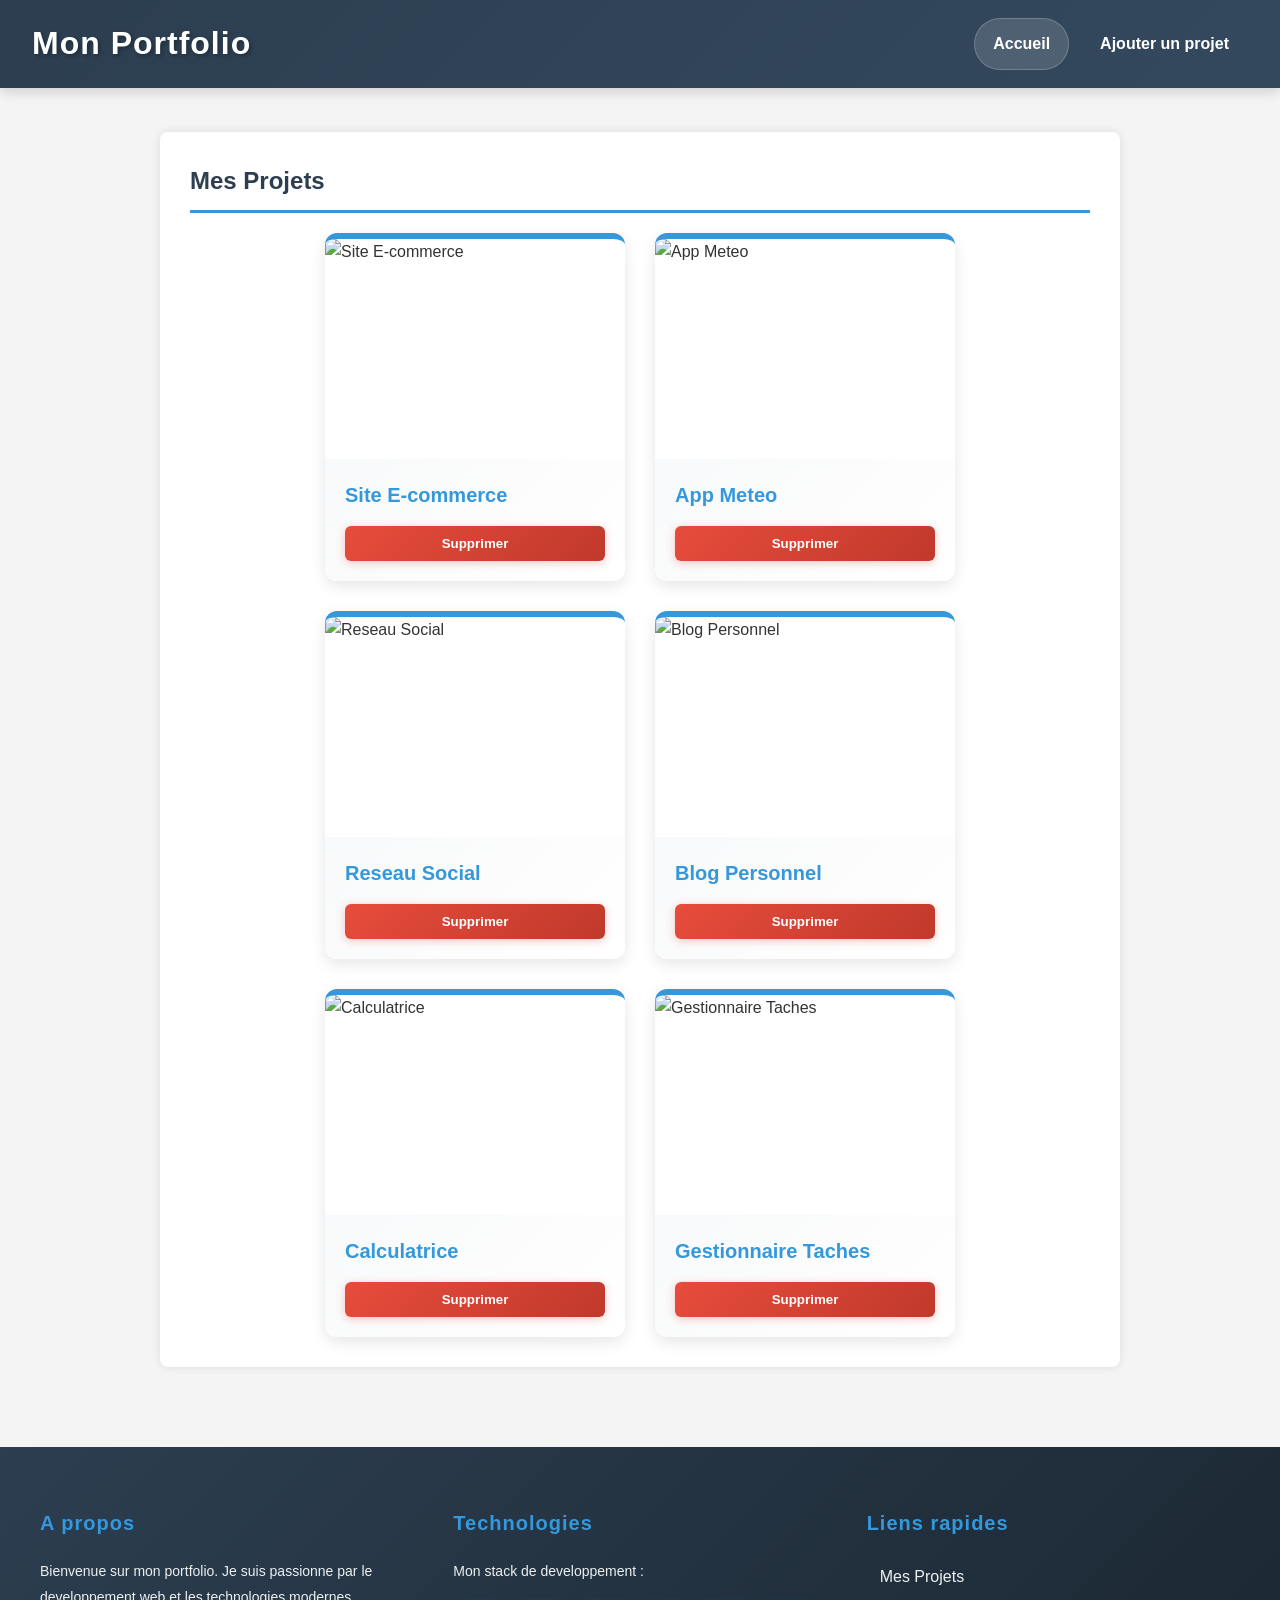
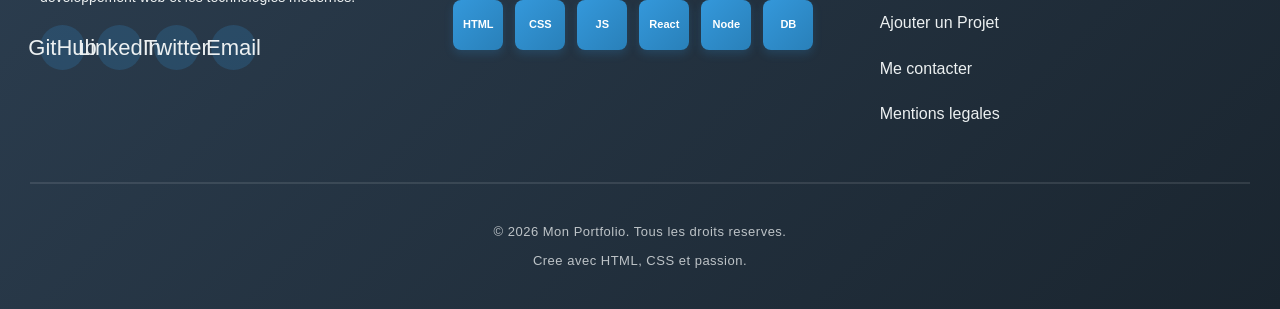
==== index.html @ 28464570 "Ajouter une page d accueil index" ====
<!DOCTYPE html>
<html lang="fr">
<head>
    <meta charset="UTF-8">
    <meta name="viewport" content="width=device-width, initial-scale=1.0">
    <title>Portfolio - Accueil</title>
    <link rel="stylesheet" href="style.css">
</head>
<body>
    <header class="site-topbar">
        <a class="brand" href="index.html">
            <span class="brand-title">Mon Portfolio</span>
        </a>

        <nav id="site-nav" class="site-nav">
            <ul>
                <li><a class="is-current" href="index.html">Accueil</a></li>
                <li><a href="ajouter-projet.html">Ajouter un projet</a></li>
            </ul>
        </nav>

        <button class="hamburger" type="button" aria-controls="site-nav" aria-expanded="false" aria-label="Ouvrir le menu">
            <span></span>
            <span></span>
            <span></span>
        </button>
    </header>

    <main>
        <div class="container">
            <h2>Mes Projets</h2>

            <div class="projets-grid">
                <div class="projet-card">
                    <img src="https://via.placeholder.com/250x200?text=Site+E-commerce" alt="Site E-commerce">
                    <div class="projet-card-content">
                        <h3><a href="detailler-projet.html?id=1">Site E-commerce</a></h3>
                        <div class="projet-actions">
                            <button class="btn-delete" type="button">Supprimer</button>
                        </div>
                    </div>
                </div>

                <div class="projet-card">
                    <img src="https://via.placeholder.com/250x200?text=App+Meteo" alt="App Meteo">
                    <div class="projet-card-content">
                        <h3><a href="detailler-projet.html?id=2">App Meteo</a></h3>
                        <div class="projet-actions">
                            <button class="btn-delete" type="button">Supprimer</button>
                        </div>
                    </div>
                </div>

                <div class="projet-card">
                    <img src="https://via.placeholder.com/250x200?text=Reseau+Social" alt="Reseau Social">
                    <div class="projet-card-content">
                        <h3><a href="detailler-projet.html?id=3">Reseau Social</a></h3>
                        <div class="projet-actions">
                            <button class="btn-delete" type="button">Supprimer</button>
                        </div>
                    </div>
                </div>

                <div class="projet-card">
                    <img src="https://via.placeholder.com/250x200?text=Blog+Personnel" alt="Blog Personnel">
                    <div class="projet-card-content">
                        <h3><a href="detailler-projet.html?id=4">Blog Personnel</a></h3>
                        <div class="projet-actions">
                            <button class="btn-delete" type="button">Supprimer</button>
                        </div>
                    </div>
                </div>

                <div class="projet-card">
                    <img src="https://via.placeholder.com/250x200?text=Calculatrice" alt="Calculatrice">
                    <div class="projet-card-content">
                        <h3><a href="detailler-projet.html?id=5">Calculatrice</a></h3>
                        <div class="projet-actions">
                            <button class="btn-delete" type="button">Supprimer</button>
                        </div>
                    </div>
                </div>

                <div class="projet-card">
                    <img src="https://via.placeholder.com/250x200?text=Gestionnaire+Taches" alt="Gestionnaire Taches">
                    <div class="projet-card-content">
                        <h3><a href="detailler-projet.html?id=6">Gestionnaire Taches</a></h3>
                        <div class="projet-actions">
                            <button class="btn-delete" type="button">Supprimer</button>
                        </div>
                    </div>
                </div>
            </div>
        </div>
    </main>

    <footer>
        <div class="footer-content">
            <div class="footer-section">
                <h3>A propos</h3>
                <p>Bienvenue sur mon portfolio. Je suis passionne par le developpement web et les technologies modernes.</p>
                <div class="social-links">
                    <a href="https://github.com" title="GitHub">GitHub</a>
                    <a href="https://linkedin.com" title="LinkedIn">LinkedIn</a>
                    <a href="https://twitter.com" title="Twitter">Twitter</a>
                    <a href="mailto:dev@portfolio.com" title="Email">Email</a>
                </div>
            </div>

            <div class="footer-section">
                <h3>Technologies</h3>
                <p>Mon stack de developpement :</p>
                <div class="technologies-logos">
                    <div class="tech-logo">HTML</div>
                    <div class="tech-logo">CSS</div>
                    <div class="tech-logo">JS</div>
                    <div class="tech-logo">React</div>
                    <div class="tech-logo">Node</div>
                    <div class="tech-logo">DB</div>
                </div>
            </div>

            <div class="footer-section">
                <h3>Liens rapides</h3>
                <a href="index.html">Mes Projets</a>
                <a href="ajouter-projet.html">Ajouter un Projet</a>
                <a href="#contact">Me contacter</a>
                <a href="#mentions">Mentions legales</a>
            </div>
        </div>

        <div class="footer-bottom">
            <p>&copy; 2026 Mon Portfolio. Tous les droits reserves.</p>
            <p>Cree avec HTML, CSS et passion.</p>
        </div>
    </footer>

    <script src="script.js"></script>
</body>
</html>
---- style.css ----
/* ============================================ */
/* RESET ET STYLE GLOBAL */
/* ============================================ */

* {
  margin: 0;
  padding: 0;
  box-sizing: border-box;
}

body {
  font-family: Arial, sans-serif;
  line-height: 1.6;
  color: #333;
  background-color: #f4f4f4;
  padding-top: 92px;
}

/* ============================================ */
/* ENTETE ET NAVIGATION */
/* ============================================ */

.site-topbar {
  background: linear-gradient(135deg, #2c3e50 0%, #34495e 100%);
  color: white;
  padding: 18px 32px;
  box-shadow: 0 4px 12px rgba(0, 0, 0, 0.15);
  display: flex;
  justify-content: space-between;
  align-items: center;
  gap: 20px;
  position: fixed;
  top: 0;
  left: 0;
  right: 0;
  z-index: 1000;
}

.brand {
  color: white;
  text-decoration: none;
}

.brand-title {
  display: block;
  font-size: 32px;
  font-weight: bold;
  letter-spacing: 1px;
  text-shadow: 2px 2px 4px rgba(0, 0, 0, 0.3);
}

.site-nav {
  margin-left: auto;
}

.site-nav ul {
  list-style: none;
  display: flex;
  align-items: center;
  gap: 12px;
  padding: 0;
  margin: 0;
}

.site-nav li {
  margin: 0;
}

.site-nav a {
  color: white;
  text-decoration: none;
  font-weight: bold;
  transition: all 0.3s ease;
  display: block;
  padding: 12px 18px;
  border-radius: 999px;
  border: 1px solid transparent;
  font-size: 16px;
}

.site-nav a:hover,
.site-nav a:focus-visible {
  background: rgba(52, 152, 219, 0.2);
  color: white;
  border-color: rgba(255, 255, 255, 0.14);
}

.site-nav a.is-current {
  background: rgba(255, 255, 255, 0.14);
  border-color: rgba(255, 255, 255, 0.2);
}

/* ============================================ */
/* MENU HAMBURGER */
/* ============================================ */

.hamburger {
  display: none;
  flex-direction: column;
  align-items: center;
  justify-content: center;
  cursor: pointer;
  gap: 6px;
  background: none;
  border: none;
  padding: 8px;
  width: 48px;
  height: 48px;
  z-index: 1001;
  margin-left: auto;
}

.hamburger span {
  width: 28px;
  height: 3px;
  background-color: white;
  transition: all 0.3s ease;
  border-radius: 2px;
  display: block;
}

.hamburger.active span:nth-child(1) {
  transform: rotate(45deg) translate(7px, 7px);
  background-color: #3498db;
}

.hamburger.active span:nth-child(2) {
  opacity: 0;
  transform: scaleX(0);
}

.hamburger.active span:nth-child(3) {
  transform: rotate(-45deg) translate(7px, -7px);
  background-color: #3498db;
}

/* ============================================ */
/* CONTENU PRINCIPAL */
/* ============================================ */

main {
  max-width: 1000px;
  margin: 40px auto;
  padding: 0 20px;
}

.container {
  background-color: white;
  padding: 30px;
  border-radius: 8px;
  box-shadow: 0 0 10px rgba(0, 0, 0, 0.1);
}

h2 {
  color: #2c3e50;
  margin-bottom: 20px;
  font-size: 24px;
  border-bottom: 3px solid #3498db;
  padding-bottom: 10px;
}

/* ============================================ */
/* GRILLE DE PROJETS */
/* ============================================ */

.projets-grid {
  display: flex;
  flex-wrap: wrap;
  gap: 30px;
  justify-content: center;
  align-items: flex-start;
}

.projet-card {
  background: white;
  border: none;
  border-radius: 12px;
  overflow: hidden;
  width: 300px;
  transition: all 0.3s cubic-bezier(0.34, 1.56, 0.64, 1);
  box-shadow: 0 5px 15px rgba(0, 0, 0, 0.1);
  border-top: 6px solid #3498db;
}

.projet-card:hover {
  transform: translateY(-15px) scale(1.02);
  box-shadow: 0 15px 40px rgba(52, 152, 219, 0.3);
}

.projet-card img {
  width: 100%;
  height: 220px;
  object-fit: cover;
  display: block;
  transition: transform 0.3s;
}

.projet-card:hover img {
  transform: scale(1.05);
}

.projet-card-content {
  padding: 20px;
  background: linear-gradient(135deg, #f8f9fa 0%, #ffffff 100%);
}

.projet-card h3 {
  color: #2c3e50;
  margin-bottom: 12px;
  font-size: 20px;
  margin: 0 0 12px 0;
}

.projet-card a {
  color: #3498db;
  text-decoration: none;
  font-weight: bold;
  transition: color 0.3s;
}

.projet-card a:hover {
  color: #2980b9;
  text-decoration: underline;
}

.projet-actions {
  display: flex;
  gap: 10px;
  margin-top: 15px;
}

.btn-delete {
  background: linear-gradient(135deg, #e74c3c 0%, #c0392b 100%);
  color: white;
  border: none;
  padding: 10px 16px;
  border-radius: 6px;
  cursor: pointer;
  font-weight: bold;
  transition: all 0.3s;
  flex: 1;
  text-align: center;
  box-shadow: 0 2px 8px rgba(231, 76, 60, 0.3);
}

.btn-delete:hover {
  transform: translateY(-2px);
  box-shadow: 0 5px 15px rgba(231, 76, 60, 0.5);
}

/* ============================================ */
/* DETAIL DU PROJET */
/* ============================================ */

.projet-detail {
  display: flex;
  gap: 30px;
}

.projet-detail img {
  max-width: 400px;
  width: 100%;
  height: auto;
  border-radius: 8px;
  box-shadow: 0 0 10px rgba(0, 0, 0, 0.1);
}

.projet-info {
  flex: 1;
}

.projet-info h2 {
  margin-top: 0;
}

.projet-info p {
  margin-bottom: 15px;
  line-height: 1.8;
}

.projet-info strong {
  color: #2c3e50;
  display: block;
  margin-top: 15px;
  margin-bottom: 5px;
}

.technologies {
  background-color: #ecf0f1;
  padding: 15px;
  border-radius: 4px;
  margin: 15px 0;
}

.technologies ol {
  margin-left: 20px;
}

.technologies li {
  margin-bottom: 5px;
  padding: 5px 0;
}

.liens-action {
  margin-top: 30px;
  display: flex;
  gap: 15px;
}

.btn-retour {
  background-color: #3498db;
  color: white;
  padding: 12px 25px;
  text-decoration: none;
  border-radius: 4px;
  font-weight: bold;
  transition: background-color 0.3s;
  display: inline-block;
}

.btn-retour:hover {
  background-color: #2980b9;
}

/* ============================================ */
/* FORMULAIRE */
/* ============================================ */

form {
  max-width: 650px;
  margin: 0 auto;
}

.form-group {
  margin-bottom: 25px;
}

label {
  display: block;
  margin-bottom: 10px;
  font-weight: bold;
  color: #2c3e50;
  font-size: 15px;
  letter-spacing: 0.5px;
}

input[type="text"],
input[type="file"],
textarea {
  width: 100%;
  padding: 12px 15px;
  border: 2px solid #e0e0e0;
  border-radius: 8px;
  font-family: "Segoe UI", Tahoma, Geneva, Verdana, sans-serif;
  font-size: 14px;
  transition: all 0.3s;
  background-color: #f8f9fa;
}

input[type="text"]:focus,
input[type="file"]:focus,
textarea:focus {
  outline: none;
  border-color: #3498db;
  background-color: white;
  box-shadow: 0 0 0 4px rgba(52, 152, 219, 0.1);
  transform: translateY(-2px);
}

textarea {
  resize: vertical;
  min-height: 140px;
}

.btn-submit {
  background: linear-gradient(135deg, #27ae60 0%, #229954 100%);
  color: white;
  padding: 14px 40px;
  border: none;
  border-radius: 8px;
  font-size: 16px;
  font-weight: bold;
  cursor: pointer;
  transition: all 0.3s;
  box-shadow: 0 4px 12px rgba(39, 174, 96, 0.3);
  width: 100%;
}

.btn-submit:hover {
  transform: translateY(-3px);
  box-shadow: 0 8px 20px rgba(39, 174, 96, 0.5);
}

.btn-submit:active {
  transform: translateY(-1px);
}

/* ============================================ */
/* PIED DE PAGE */
/* ============================================ */

footer {
  background: linear-gradient(135deg, #2c3e50 0%, #1a252f 100%);
  color: white;
  padding: 60px 30px 30px;
  margin-top: 80px;
}

.footer-content {
  max-width: 1200px;
  margin: 0 auto;
  display: grid;
  grid-template-columns: repeat(auto-fit, minmax(280px, 1fr));
  gap: 40px;
  margin-bottom: 40px;
}

.footer-section h3 {
  margin-bottom: 20px;
  font-size: 20px;
  color: #3498db;
  font-weight: bold;
  letter-spacing: 1px;
}

.footer-section p {
  font-size: 14px;
  line-height: 1.8;
  margin-bottom: 15px;
  color: #ecf0f1;
}

.footer-section a {
  color: #ecf0f1;
  text-decoration: none;
  transition: all 0.3s;
  display: block;
  margin-bottom: 10px;
  padding: 5px 0 5px 10px;
  border-left: 3px solid transparent;
  position: relative;
}

.footer-section a:hover {
  color: #3498db;
  border-left: 3px solid #3498db;
  padding-left: 15px;
}

.social-links {
  display: flex;
  gap: 12px;
  margin-top: 15px;
}

.social-links a {
  display: inline-flex;
  align-items: center;
  justify-content: center;
  width: 45px;
  height: 45px;
  background: rgba(52, 152, 219, 0.2);
  border-radius: 50%;
  font-size: 22px;
  transition: all 0.3s;
  margin: 0;
  padding: 0;
  border: 2px solid transparent;
}

.social-links a:hover {
  background: #3498db;
  color: white;
  transform: translateY(-5px) rotate(10deg);
  border: 2px solid white;
}

.technologies-logos {
  display: flex;
  flex-wrap: wrap;
  gap: 12px;
  margin-top: 15px;
  align-items: center;
}

.tech-logo {
  display: inline-flex;
  width: 50px;
  height: 50px;
  background: linear-gradient(135deg, #3498db 0%, #2980b9 100%);
  border-radius: 8px;
  align-items: center;
  justify-content: center;
  font-weight: bold;
  font-size: 11px;
  color: white;
  transition: all 0.3s;
  cursor: pointer;
  box-shadow: 0 4px 10px rgba(52, 152, 219, 0.2);
}

.tech-logo:hover {
  transform: translateY(-5px) scale(1.1);
  box-shadow: 0 8px 20px rgba(52, 152, 219, 0.4);
}

.footer-bottom {
  border-top: 2px solid rgba(255, 255, 255, 0.1);
  padding-top: 30px;
  text-align: center;
  font-size: 13px;
  color: #bdc3c7;
}

.footer-bottom p {
  margin: 8px 0;
  letter-spacing: 0.5px;
}

/* ============================================ */
/* DESIGN RESPONSIVE */
/* ============================================ */

@media (max-width: 960px) {
  body {
    padding-top: 84px;
  }

  .site-topbar {
    flex-wrap: wrap;
    padding: 15px 20px;
  }

  .brand-title {
    font-size: 24px;
  }

  .hamburger {
    display: flex;
  }

  .site-nav {
    width: 100%;
    order: 3;
    margin-left: 0;
    max-height: 0;
    overflow: hidden;
    background: linear-gradient(180deg, #34495e 0%, #2c3e50 100%);
    border-radius: 14px;
    box-shadow: 0 8px 18px rgba(0, 0, 0, 0.18);
    transition: max-height 0.35s ease, margin-top 0.35s ease, padding 0.35s ease;
  }

  .site-nav.active {
    max-height: 220px;
    margin-top: 10px;
    padding: 8px 0;
  }

  .site-nav ul {
    flex-direction: column;
    align-items: stretch;
    gap: 0;
  }

  .site-nav a {
    padding: 14px 18px;
    border-radius: 0;
    border: none;
    border-left: 4px solid transparent;
  }

  .site-nav a:hover,
  .site-nav a:focus-visible,
  .site-nav a.is-current {
    padding-left: 25px;
    border-left-color: #2ecc71;
    background: rgba(52, 152, 219, 0.24);
  }

  .projets-grid {
    justify-content: center;
    flex-direction: column;
    align-items: center;
  }

  .projet-detail {
    flex-direction: column;
  }

  .projet-detail img {
    max-width: 100%;
  }

  .footer-content {
    grid-template-columns: 1fr;
  }
}

@media (min-width: 961px) {
  .site-nav {
    display: block !important;
    max-height: none !important;
    overflow: visible !important;
    background: transparent;
    box-shadow: none;
    padding: 0;
  }

  .hamburger {
    display: none !important;
  }
}
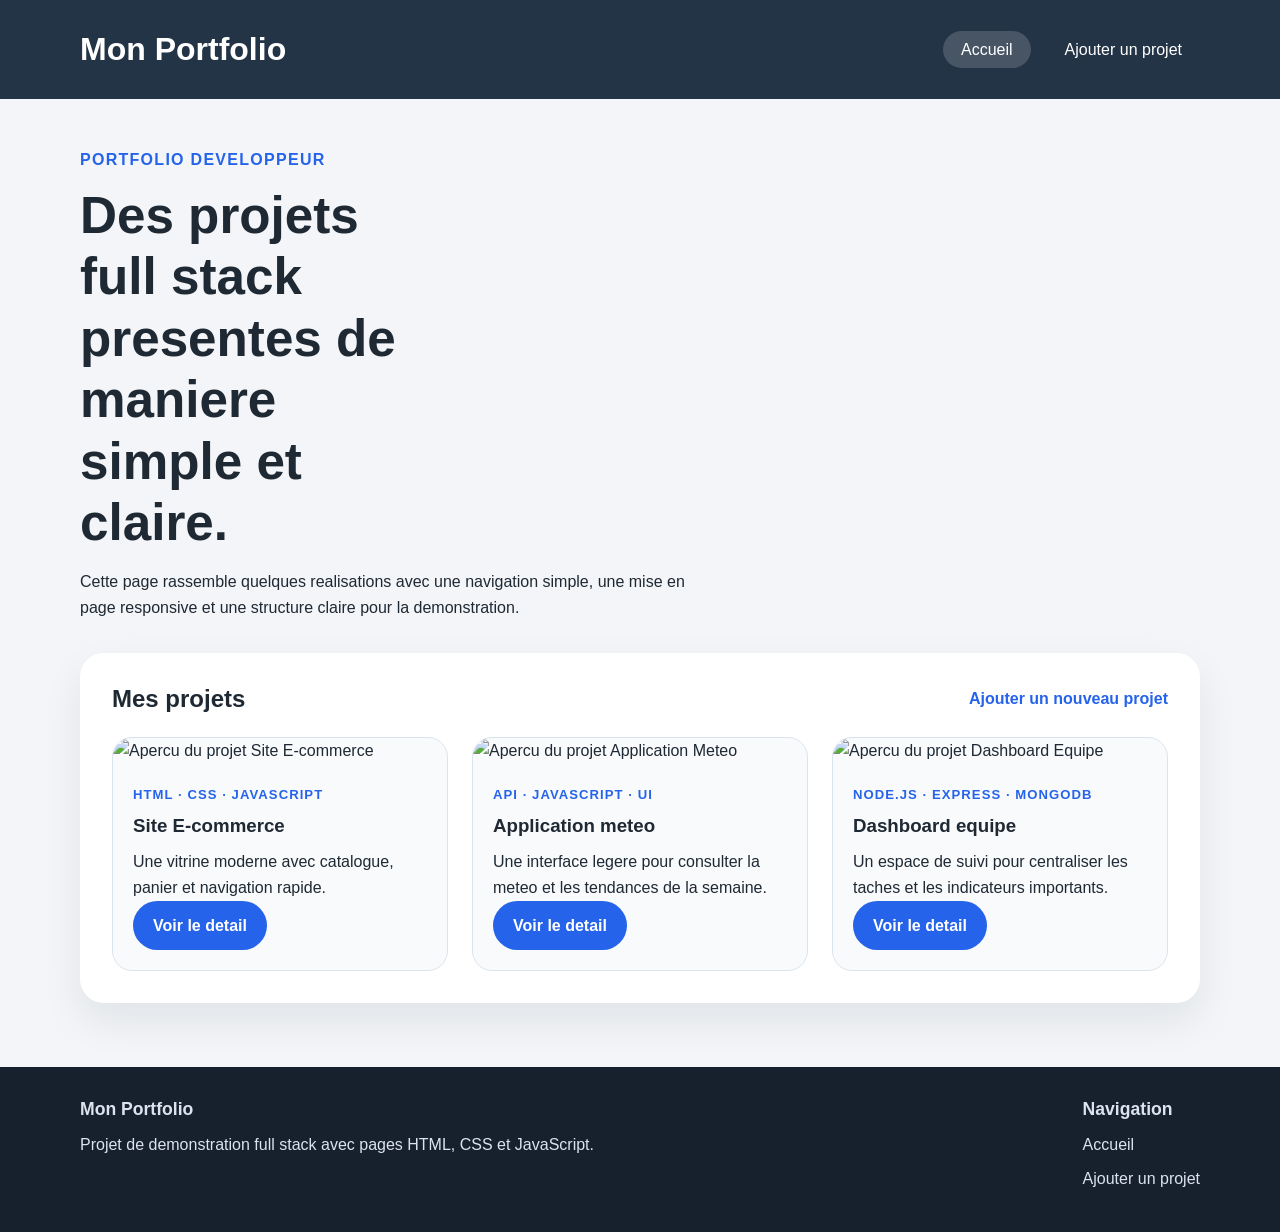
==== commit 6a7a4ab6: "Recreer la structure initiale du portfolio" ====
--- a/index.html
+++ b/index.html
@@ -3,135 +3,83 @@
 <head>
     <meta charset="UTF-8">
     <meta name="viewport" content="width=device-width, initial-scale=1.0">
-    <title>Portfolio - Accueil</title>
+    <title>Mon Portfolio - Accueil</title>
     <link rel="stylesheet" href="style.css">
 </head>
 <body>
-    <header class="site-topbar">
-        <a class="brand" href="index.html">
-            <span class="brand-title">Mon Portfolio</span>
-        </a>
-
-        <nav id="site-nav" class="site-nav">
-            <ul>
-                <li><a class="is-current" href="index.html">Accueil</a></li>
-                <li><a href="ajouter-projet.html">Ajouter un projet</a></li>
-            </ul>
-        </nav>
-
-        <button class="hamburger" type="button" aria-controls="site-nav" aria-expanded="false" aria-label="Ouvrir le menu">
-            <span></span>
-            <span></span>
-            <span></span>
-        </button>
+    <header class="site-header">
+        <div class="wrapper header-layout">
+            <a class="brand" href="index.html">Mon Portfolio</a>
+            <nav class="site-nav" aria-label="Navigation principale">
+                <ul>
+                    <li><a class="is-current" href="index.html">Accueil</a></li>
+                    <li><a href="ajouter-projet.html">Ajouter un projet</a></li>
+                </ul>
+            </nav>
+        </div>
     </header>
 
-    <main>
-        <div class="container">
-            <h2>Mes Projets</h2>
+    <main class="wrapper">
+        <section class="hero">
+            <p class="eyebrow">Portfolio developpeur</p>
+            <h1>Des projets full stack presentes de maniere simple et claire.</h1>
+            <p class="hero-copy">
+                Cette page rassemble quelques realisations avec une navigation simple,
+                une mise en page responsive et une structure claire pour la demonstration.
+            </p>
+        </section>
 
-            <div class="projets-grid">
-                <div class="projet-card">
-                    <img src="https://via.placeholder.com/250x200?text=Site+E-commerce" alt="Site E-commerce">
-                    <div class="projet-card-content">
-                        <h3><a href="detailler-projet.html?id=1">Site E-commerce</a></h3>
-                        <div class="projet-actions">
-                            <button class="btn-delete" type="button">Supprimer</button>
-                        </div>
+        <section class="panel">
+            <div class="section-heading">
+                <h2>Mes projets</h2>
+                <a class="text-link" href="ajouter-projet.html">Ajouter un nouveau projet</a>
+            </div>
+
+            <div class="project-grid">
+                <article class="project-card">
+                    <img src="https://via.placeholder.com/640x420?text=Site+E-commerce" alt="Apercu du projet Site E-commerce">
+                    <div class="project-card-body">
+                        <p class="project-tag">HTML · CSS · JavaScript</p>
+                        <h3>Site E-commerce</h3>
+                        <p>Une vitrine moderne avec catalogue, panier et navigation rapide.</p>
+                        <a class="card-link" href="detailler-projet.html?id=1">Voir le detail</a>
                     </div>
-                </div>
+                </article>
 
-                <div class="projet-card">
-                    <img src="https://via.placeholder.com/250x200?text=App+Meteo" alt="App Meteo">
-                    <div class="projet-card-content">
-                        <h3><a href="detailler-projet.html?id=2">App Meteo</a></h3>
-                        <div class="projet-actions">
-                            <button class="btn-delete" type="button">Supprimer</button>
-                        </div>
+                <article class="project-card">
+                    <img src="https://via.placeholder.com/640x420?text=Application+Meteo" alt="Apercu du projet Application Meteo">
+                    <div class="project-card-body">
+                        <p class="project-tag">API · JavaScript · UI</p>
+                        <h3>Application meteo</h3>
+                        <p>Une interface legere pour consulter la meteo et les tendances de la semaine.</p>
+                        <a class="card-link" href="detailler-projet.html?id=2">Voir le detail</a>
                     </div>
-                </div>
+                </article>
 
-                <div class="projet-card">
-                    <img src="https://via.placeholder.com/250x200?text=Reseau+Social" alt="Reseau Social">
-                    <div class="projet-card-content">
-                        <h3><a href="detailler-projet.html?id=3">Reseau Social</a></h3>
-                        <div class="projet-actions">
-                            <button class="btn-delete" type="button">Supprimer</button>
-                        </div>
+                <article class="project-card">
+                    <img src="https://via.placeholder.com/640x420?text=Dashboard+Equipe" alt="Apercu du projet Dashboard Equipe">
+                    <div class="project-card-body">
+                        <p class="project-tag">Node.js · Express · MongoDB</p>
+                        <h3>Dashboard equipe</h3>
+                        <p>Un espace de suivi pour centraliser les taches et les indicateurs importants.</p>
+                        <a class="card-link" href="detailler-projet.html?id=3">Voir le detail</a>
                     </div>
-                </div>
-
-                <div class="projet-card">
-                    <img src="https://via.placeholder.com/250x200?text=Blog+Personnel" alt="Blog Personnel">
-                    <div class="projet-card-content">
-                        <h3><a href="detailler-projet.html?id=4">Blog Personnel</a></h3>
-                        <div class="projet-actions">
-                            <button class="btn-delete" type="button">Supprimer</button>
-                        </div>
-                    </div>
-                </div>
-
-                <div class="projet-card">
-                    <img src="https://via.placeholder.com/250x200?text=Calculatrice" alt="Calculatrice">
-                    <div class="projet-card-content">
-                        <h3><a href="detailler-projet.html?id=5">Calculatrice</a></h3>
-                        <div class="projet-actions">
-                            <button class="btn-delete" type="button">Supprimer</button>
-                        </div>
-                    </div>
-                </div>
-
-                <div class="projet-card">
-                    <img src="https://via.placeholder.com/250x200?text=Gestionnaire+Taches" alt="Gestionnaire Taches">
-                    <div class="projet-card-content">
-                        <h3><a href="detailler-projet.html?id=6">Gestionnaire Taches</a></h3>
-                        <div class="projet-actions">
-                            <button class="btn-delete" type="button">Supprimer</button>
-                        </div>
-                    </div>
-                </div>
+                </article>
             </div>
-        </div>
+        </section>
     </main>
 
-    <footer>
-        <div class="footer-content">
-            <div class="footer-section">
-                <h3>A propos</h3>
-                <p>Bienvenue sur mon portfolio. Je suis passionne par le developpement web et les technologies modernes.</p>
-                <div class="social-links">
-                    <a href="https://github.com" title="GitHub">GitHub</a>
-                    <a href="https://linkedin.com" title="LinkedIn">LinkedIn</a>
-                    <a href="https://twitter.com" title="Twitter">Twitter</a>
-                    <a href="mailto:dev@portfolio.com" title="Email">Email</a>
-                </div>
+    <footer class="site-footer">
+        <div class="wrapper footer-layout">
+            <div>
+                <h2>Mon Portfolio</h2>
+                <p>Projet de demonstration full stack avec pages HTML, CSS et JavaScript.</p>
             </div>
-
-            <div class="footer-section">
-                <h3>Technologies</h3>
-                <p>Mon stack de developpement :</p>
-                <div class="technologies-logos">
-                    <div class="tech-logo">HTML</div>
-                    <div class="tech-logo">CSS</div>
-                    <div class="tech-logo">JS</div>
-                    <div class="tech-logo">React</div>
-                    <div class="tech-logo">Node</div>
-                    <div class="tech-logo">DB</div>
-                </div>
+            <div>
+                <h2>Navigation</h2>
+                <a href="index.html">Accueil</a>
+                <a href="ajouter-projet.html">Ajouter un projet</a>
             </div>
-
-            <div class="footer-section">
-                <h3>Liens rapides</h3>
-                <a href="index.html">Mes Projets</a>
-                <a href="ajouter-projet.html">Ajouter un Projet</a>
-                <a href="#contact">Me contacter</a>
-                <a href="#mentions">Mentions legales</a>
-            </div>
-        </div>
-
-        <div class="footer-bottom">
-            <p>&copy; 2026 Mon Portfolio. Tous les droits reserves.</p>
-            <p>Cree avec HTML, CSS et passion.</p>
         </div>
     </footer>
 
--- a/style.css
+++ b/style.css
@@ -1,613 +1,248 @@
-/* ============================================ */
-/* RESET ET STYLE GLOBAL */
-/* ============================================ */
-
 * {
+  box-sizing: border-box;
   margin: 0;
   padding: 0;
-  box-sizing: border-box;
 }
 
 body {
   font-family: Arial, sans-serif;
+  background: #f3f5f8;
+  color: #1f2933;
   line-height: 1.6;
-  color: #333;
-  background-color: #f4f4f4;
-  padding-top: 92px;
-}
-
-/* ============================================ */
-/* ENTETE ET NAVIGATION */
-/* ============================================ */
-
-.site-topbar {
-  background: linear-gradient(135deg, #2c3e50 0%, #34495e 100%);
-  color: white;
-  padding: 18px 32px;
-  box-shadow: 0 4px 12px rgba(0, 0, 0, 0.15);
+}
+
+img {
+  display: block;
+  max-width: 100%;
+}
+
+a {
+  color: inherit;
+  text-decoration: none;
+}
+
+.wrapper {
+  width: min(1120px, calc(100% - 32px));
+  margin: 0 auto;
+}
+
+.site-header {
+  background: #243447;
+  color: #ffffff;
+  padding: 24px 0;
+}
+
+.header-layout {
+  display: flex;
+  align-items: center;
+  justify-content: space-between;
+  gap: 24px;
+}
+
+.brand {
+  font-size: 2rem;
+  font-weight: 700;
+}
+
+.site-nav ul {
+  display: flex;
+  gap: 16px;
+  list-style: none;
+}
+
+.site-nav a {
+  padding: 10px 18px;
+  border-radius: 999px;
+}
+
+.site-nav a.is-current {
+  background: rgba(255, 255, 255, 0.16);
+}
+
+main {
+  padding: 48px 0 64px;
+}
+
+.hero,
+.page-intro {
+  margin-bottom: 32px;
+}
+
+.eyebrow {
+  color: #2563eb;
+  font-weight: 700;
+  text-transform: uppercase;
+  letter-spacing: 0.08em;
+  margin-bottom: 12px;
+}
+
+h1,
+h2,
+h3 {
+  line-height: 1.2;
+}
+
+.hero h1,
+.page-intro h1 {
+  font-size: clamp(2rem, 4vw, 3.4rem);
+  max-width: 12ch;
+  margin-bottom: 16px;
+}
+
+.hero-copy,
+.page-intro p {
+  max-width: 70ch;
+}
+
+.panel {
+  background: #ffffff;
+  border-radius: 24px;
+  padding: 32px;
+  box-shadow: 0 18px 40px rgba(15, 23, 42, 0.08);
+}
+
+.section-heading {
   display: flex;
   justify-content: space-between;
   align-items: center;
-  gap: 20px;
-  position: fixed;
-  top: 0;
-  left: 0;
-  right: 0;
-  z-index: 1000;
-}
-
-.brand {
-  color: white;
-  text-decoration: none;
-}
-
-.brand-title {
-  display: block;
-  font-size: 32px;
-  font-weight: bold;
-  letter-spacing: 1px;
-  text-shadow: 2px 2px 4px rgba(0, 0, 0, 0.3);
-}
-
-.site-nav {
-  margin-left: auto;
-}
-
-.site-nav ul {
-  list-style: none;
-  display: flex;
-  align-items: center;
-  gap: 12px;
-  padding: 0;
-  margin: 0;
-}
-
-.site-nav li {
-  margin: 0;
-}
-
-.site-nav a {
-  color: white;
-  text-decoration: none;
-  font-weight: bold;
-  transition: all 0.3s ease;
-  display: block;
-  padding: 12px 18px;
-  border-radius: 999px;
-  border: 1px solid transparent;
-  font-size: 16px;
-}
-
-.site-nav a:hover,
-.site-nav a:focus-visible {
-  background: rgba(52, 152, 219, 0.2);
-  color: white;
-  border-color: rgba(255, 255, 255, 0.14);
-}
-
-.site-nav a.is-current {
-  background: rgba(255, 255, 255, 0.14);
-  border-color: rgba(255, 255, 255, 0.2);
-}
-
-/* ============================================ */
-/* MENU HAMBURGER */
-/* ============================================ */
-
-.hamburger {
-  display: none;
-  flex-direction: column;
-  align-items: center;
-  justify-content: center;
-  cursor: pointer;
-  gap: 6px;
-  background: none;
-  border: none;
-  padding: 8px;
-  width: 48px;
-  height: 48px;
-  z-index: 1001;
-  margin-left: auto;
-}
-
-.hamburger span {
-  width: 28px;
-  height: 3px;
-  background-color: white;
-  transition: all 0.3s ease;
-  border-radius: 2px;
-  display: block;
-}
-
-.hamburger.active span:nth-child(1) {
-  transform: rotate(45deg) translate(7px, 7px);
-  background-color: #3498db;
-}
-
-.hamburger.active span:nth-child(2) {
-  opacity: 0;
-  transform: scaleX(0);
-}
-
-.hamburger.active span:nth-child(3) {
-  transform: rotate(-45deg) translate(7px, -7px);
-  background-color: #3498db;
-}
-
-/* ============================================ */
-/* CONTENU PRINCIPAL */
-/* ============================================ */
-
-main {
-  max-width: 1000px;
-  margin: 40px auto;
-  padding: 0 20px;
-}
-
-.container {
-  background-color: white;
-  padding: 30px;
-  border-radius: 8px;
-  box-shadow: 0 0 10px rgba(0, 0, 0, 0.1);
-}
-
-h2 {
-  color: #2c3e50;
-  margin-bottom: 20px;
-  font-size: 24px;
-  border-bottom: 3px solid #3498db;
-  padding-bottom: 10px;
-}
-
-/* ============================================ */
-/* GRILLE DE PROJETS */
-/* ============================================ */
-
-.projets-grid {
-  display: flex;
-  flex-wrap: wrap;
-  gap: 30px;
-  justify-content: center;
-  align-items: flex-start;
-}
-
-.projet-card {
-  background: white;
-  border: none;
-  border-radius: 12px;
+  gap: 16px;
+  margin-bottom: 24px;
+}
+
+.text-link {
+  color: #2563eb;
+  font-weight: 700;
+}
+
+.project-grid {
+  display: grid;
+  grid-template-columns: repeat(3, minmax(0, 1fr));
+  gap: 24px;
+}
+
+.project-card {
+  background: #f8fafc;
+  border: 1px solid #dbe4ee;
+  border-radius: 20px;
   overflow: hidden;
-  width: 300px;
-  transition: all 0.3s cubic-bezier(0.34, 1.56, 0.64, 1);
-  box-shadow: 0 5px 15px rgba(0, 0, 0, 0.1);
-  border-top: 6px solid #3498db;
-}
-
-.projet-card:hover {
-  transform: translateY(-15px) scale(1.02);
-  box-shadow: 0 15px 40px rgba(52, 152, 219, 0.3);
-}
-
-.projet-card img {
-  width: 100%;
-  height: 220px;
-  object-fit: cover;
-  display: block;
-  transition: transform 0.3s;
-}
-
-.projet-card:hover img {
-  transform: scale(1.05);
-}
-
-.projet-card-content {
+}
+
+.project-card-body {
   padding: 20px;
-  background: linear-gradient(135deg, #f8f9fa 0%, #ffffff 100%);
-}
-
-.projet-card h3 {
-  color: #2c3e50;
+}
+
+.project-tag {
+  color: #2563eb;
+  font-size: 0.82rem;
+  font-weight: 700;
+  text-transform: uppercase;
+  letter-spacing: 0.08em;
+  margin-bottom: 10px;
+}
+
+.project-card h3 {
   margin-bottom: 12px;
-  font-size: 20px;
-  margin: 0 0 12px 0;
-}
-
-.projet-card a {
-  color: #3498db;
-  text-decoration: none;
-  font-weight: bold;
-  transition: color 0.3s;
-}
-
-.projet-card a:hover {
-  color: #2980b9;
-  text-decoration: underline;
-}
-
-.projet-actions {
-  display: flex;
-  gap: 10px;
-  margin-top: 15px;
-}
-
-.btn-delete {
-  background: linear-gradient(135deg, #e74c3c 0%, #c0392b 100%);
-  color: white;
-  border: none;
-  padding: 10px 16px;
-  border-radius: 6px;
-  cursor: pointer;
-  font-weight: bold;
-  transition: all 0.3s;
-  flex: 1;
-  text-align: center;
-  box-shadow: 0 2px 8px rgba(231, 76, 60, 0.3);
-}
-
-.btn-delete:hover {
-  transform: translateY(-2px);
-  box-shadow: 0 5px 15px rgba(231, 76, 60, 0.5);
-}
-
-/* ============================================ */
-/* DETAIL DU PROJET */
-/* ============================================ */
-
-.projet-detail {
-  display: flex;
-  gap: 30px;
-}
-
-.projet-detail img {
-  max-width: 400px;
-  width: 100%;
-  height: auto;
-  border-radius: 8px;
-  box-shadow: 0 0 10px rgba(0, 0, 0, 0.1);
-}
-
-.projet-info {
-  flex: 1;
-}
-
-.projet-info h2 {
-  margin-top: 0;
-}
-
-.projet-info p {
-  margin-bottom: 15px;
-  line-height: 1.8;
-}
-
-.projet-info strong {
-  color: #2c3e50;
-  display: block;
-  margin-top: 15px;
-  margin-bottom: 5px;
-}
-
-.technologies {
-  background-color: #ecf0f1;
-  padding: 15px;
-  border-radius: 4px;
-  margin: 15px 0;
-}
-
-.technologies ol {
-  margin-left: 20px;
-}
-
-.technologies li {
-  margin-bottom: 5px;
-  padding: 5px 0;
-}
-
-.liens-action {
-  margin-top: 30px;
-  display: flex;
-  gap: 15px;
-}
-
-.btn-retour {
-  background-color: #3498db;
-  color: white;
-  padding: 12px 25px;
-  text-decoration: none;
-  border-radius: 4px;
-  font-weight: bold;
-  transition: background-color 0.3s;
-  display: inline-block;
-}
-
-.btn-retour:hover {
-  background-color: #2980b9;
-}
-
-/* ============================================ */
-/* FORMULAIRE */
-/* ============================================ */
-
-form {
-  max-width: 650px;
-  margin: 0 auto;
-}
-
-.form-group {
-  margin-bottom: 25px;
-}
-
-label {
-  display: block;
-  margin-bottom: 10px;
-  font-weight: bold;
-  color: #2c3e50;
-  font-size: 15px;
-  letter-spacing: 0.5px;
-}
-
-input[type="text"],
-input[type="file"],
-textarea {
-  width: 100%;
-  padding: 12px 15px;
-  border: 2px solid #e0e0e0;
-  border-radius: 8px;
-  font-family: "Segoe UI", Tahoma, Geneva, Verdana, sans-serif;
-  font-size: 14px;
-  transition: all 0.3s;
-  background-color: #f8f9fa;
-}
-
-input[type="text"]:focus,
-input[type="file"]:focus,
-textarea:focus {
-  outline: none;
-  border-color: #3498db;
-  background-color: white;
-  box-shadow: 0 0 0 4px rgba(52, 152, 219, 0.1);
-  transform: translateY(-2px);
-}
-
-textarea {
-  resize: vertical;
-  min-height: 140px;
-}
-
-.btn-submit {
-  background: linear-gradient(135deg, #27ae60 0%, #229954 100%);
-  color: white;
-  padding: 14px 40px;
-  border: none;
-  border-radius: 8px;
-  font-size: 16px;
-  font-weight: bold;
-  cursor: pointer;
-  transition: all 0.3s;
-  box-shadow: 0 4px 12px rgba(39, 174, 96, 0.3);
-  width: 100%;
-}
-
-.btn-submit:hover {
-  transform: translateY(-3px);
-  box-shadow: 0 8px 20px rgba(39, 174, 96, 0.5);
-}
-
-.btn-submit:active {
-  transform: translateY(-1px);
-}
-
-/* ============================================ */
-/* PIED DE PAGE */
-/* ============================================ */
-
-footer {
-  background: linear-gradient(135deg, #2c3e50 0%, #1a252f 100%);
-  color: white;
-  padding: 60px 30px 30px;
-  margin-top: 80px;
-}
-
-.footer-content {
-  max-width: 1200px;
-  margin: 0 auto;
-  display: grid;
-  grid-template-columns: repeat(auto-fit, minmax(280px, 1fr));
-  gap: 40px;
-  margin-bottom: 40px;
-}
-
-.footer-section h3 {
-  margin-bottom: 20px;
-  font-size: 20px;
-  color: #3498db;
-  font-weight: bold;
-  letter-spacing: 1px;
-}
-
-.footer-section p {
-  font-size: 14px;
-  line-height: 1.8;
-  margin-bottom: 15px;
-  color: #ecf0f1;
-}
-
-.footer-section a {
-  color: #ecf0f1;
-  text-decoration: none;
-  transition: all 0.3s;
-  display: block;
-  margin-bottom: 10px;
-  padding: 5px 0 5px 10px;
-  border-left: 3px solid transparent;
-  position: relative;
-}
-
-.footer-section a:hover {
-  color: #3498db;
-  border-left: 3px solid #3498db;
-  padding-left: 15px;
-}
-
-.social-links {
-  display: flex;
-  gap: 12px;
-  margin-top: 15px;
-}
-
-.social-links a {
+}
+
+.card-link,
+.primary-button,
+.secondary-button {
   display: inline-flex;
   align-items: center;
   justify-content: center;
-  width: 45px;
-  height: 45px;
-  background: rgba(52, 152, 219, 0.2);
-  border-radius: 50%;
-  font-size: 22px;
-  transition: all 0.3s;
-  margin: 0;
-  padding: 0;
-  border: 2px solid transparent;
-}
-
-.social-links a:hover {
-  background: #3498db;
-  color: white;
-  transform: translateY(-5px) rotate(10deg);
-  border: 2px solid white;
-}
-
-.technologies-logos {
-  display: flex;
-  flex-wrap: wrap;
-  gap: 12px;
-  margin-top: 15px;
-  align-items: center;
-}
-
-.tech-logo {
-  display: inline-flex;
-  width: 50px;
-  height: 50px;
-  background: linear-gradient(135deg, #3498db 0%, #2980b9 100%);
-  border-radius: 8px;
-  align-items: center;
-  justify-content: center;
-  font-weight: bold;
-  font-size: 11px;
-  color: white;
-  transition: all 0.3s;
-  cursor: pointer;
-  box-shadow: 0 4px 10px rgba(52, 152, 219, 0.2);
-}
-
-.tech-logo:hover {
-  transform: translateY(-5px) scale(1.1);
-  box-shadow: 0 8px 20px rgba(52, 152, 219, 0.4);
-}
-
-.footer-bottom {
-  border-top: 2px solid rgba(255, 255, 255, 0.1);
-  padding-top: 30px;
-  text-align: center;
-  font-size: 13px;
-  color: #bdc3c7;
-}
-
-.footer-bottom p {
-  margin: 8px 0;
-  letter-spacing: 0.5px;
-}
-
-/* ============================================ */
-/* DESIGN RESPONSIVE */
-/* ============================================ */
-
-@media (max-width: 960px) {
-  body {
-    padding-top: 84px;
-  }
-
-  .site-topbar {
-    flex-wrap: wrap;
-    padding: 15px 20px;
-  }
-
-  .brand-title {
-    font-size: 24px;
-  }
-
-  .hamburger {
-    display: flex;
-  }
-
-  .site-nav {
-    width: 100%;
-    order: 3;
-    margin-left: 0;
-    max-height: 0;
-    overflow: hidden;
-    background: linear-gradient(180deg, #34495e 0%, #2c3e50 100%);
-    border-radius: 14px;
-    box-shadow: 0 8px 18px rgba(0, 0, 0, 0.18);
-    transition: max-height 0.35s ease, margin-top 0.35s ease, padding 0.35s ease;
-  }
-
-  .site-nav.active {
-    max-height: 220px;
-    margin-top: 10px;
-    padding: 8px 0;
-  }
-
-  .site-nav ul {
-    flex-direction: column;
-    align-items: stretch;
-    gap: 0;
-  }
-
-  .site-nav a {
-    padding: 14px 18px;
-    border-radius: 0;
-    border: none;
-    border-left: 4px solid transparent;
-  }
-
-  .site-nav a:hover,
-  .site-nav a:focus-visible,
-  .site-nav a.is-current {
-    padding-left: 25px;
-    border-left-color: #2ecc71;
-    background: rgba(52, 152, 219, 0.24);
-  }
-
-  .projets-grid {
-    justify-content: center;
-    flex-direction: column;
-    align-items: center;
-  }
-
-  .projet-detail {
-    flex-direction: column;
-  }
-
-  .projet-detail img {
-    max-width: 100%;
-  }
-
-  .footer-content {
+  gap: 8px;
+  border-radius: 999px;
+  padding: 12px 20px;
+  font-weight: 700;
+}
+
+.card-link,
+.primary-button {
+  background: #2563eb;
+  color: #ffffff;
+}
+
+.secondary-button {
+  background: #e5eefc;
+  color: #1d4ed8;
+}
+
+.project-form {
+  display: grid;
+  gap: 20px;
+}
+
+.form-field {
+  display: grid;
+  gap: 10px;
+}
+
+.form-field label {
+  font-weight: 700;
+}
+
+.form-field input,
+.form-field textarea {
+  width: 100%;
+  padding: 14px 16px;
+  border: 1px solid #c9d5e3;
+  border-radius: 14px;
+  font: inherit;
+  background: #f8fafc;
+}
+
+.project-detail {
+  display: grid;
+  grid-template-columns: 1.15fr 0.85fr;
+  gap: 24px;
+}
+
+.detail-media img {
+  border-radius: 18px;
+}
+
+.detail-content {
+  display: grid;
+  gap: 16px;
+  align-content: start;
+}
+
+.tech-list {
+  padding-left: 20px;
+}
+
+.site-footer {
+  background: #17212d;
+  color: #dbe4ee;
+  padding: 32px 0;
+}
+
+.footer-layout {
+  display: flex;
+  justify-content: space-between;
+  gap: 32px;
+}
+
+.footer-layout h2 {
+  font-size: 1.1rem;
+  margin-bottom: 12px;
+}
+
+.footer-layout a {
+  display: block;
+  margin-bottom: 8px;
+}
+
+@media (max-width: 900px) {
+  .project-grid,
+  .project-detail {
     grid-template-columns: 1fr;
   }
-}
-
-@media (min-width: 961px) {
-  .site-nav {
-    display: block !important;
-    max-height: none !important;
-    overflow: visible !important;
-    background: transparent;
-    box-shadow: none;
-    padding: 0;
+
+  .header-layout,
+  .section-heading,
+  .footer-layout {
+    flex-direction: column;
+    align-items: flex-start;
   }
-
-  .hamburger {
-    display: none !important;
-  }
-}
+}
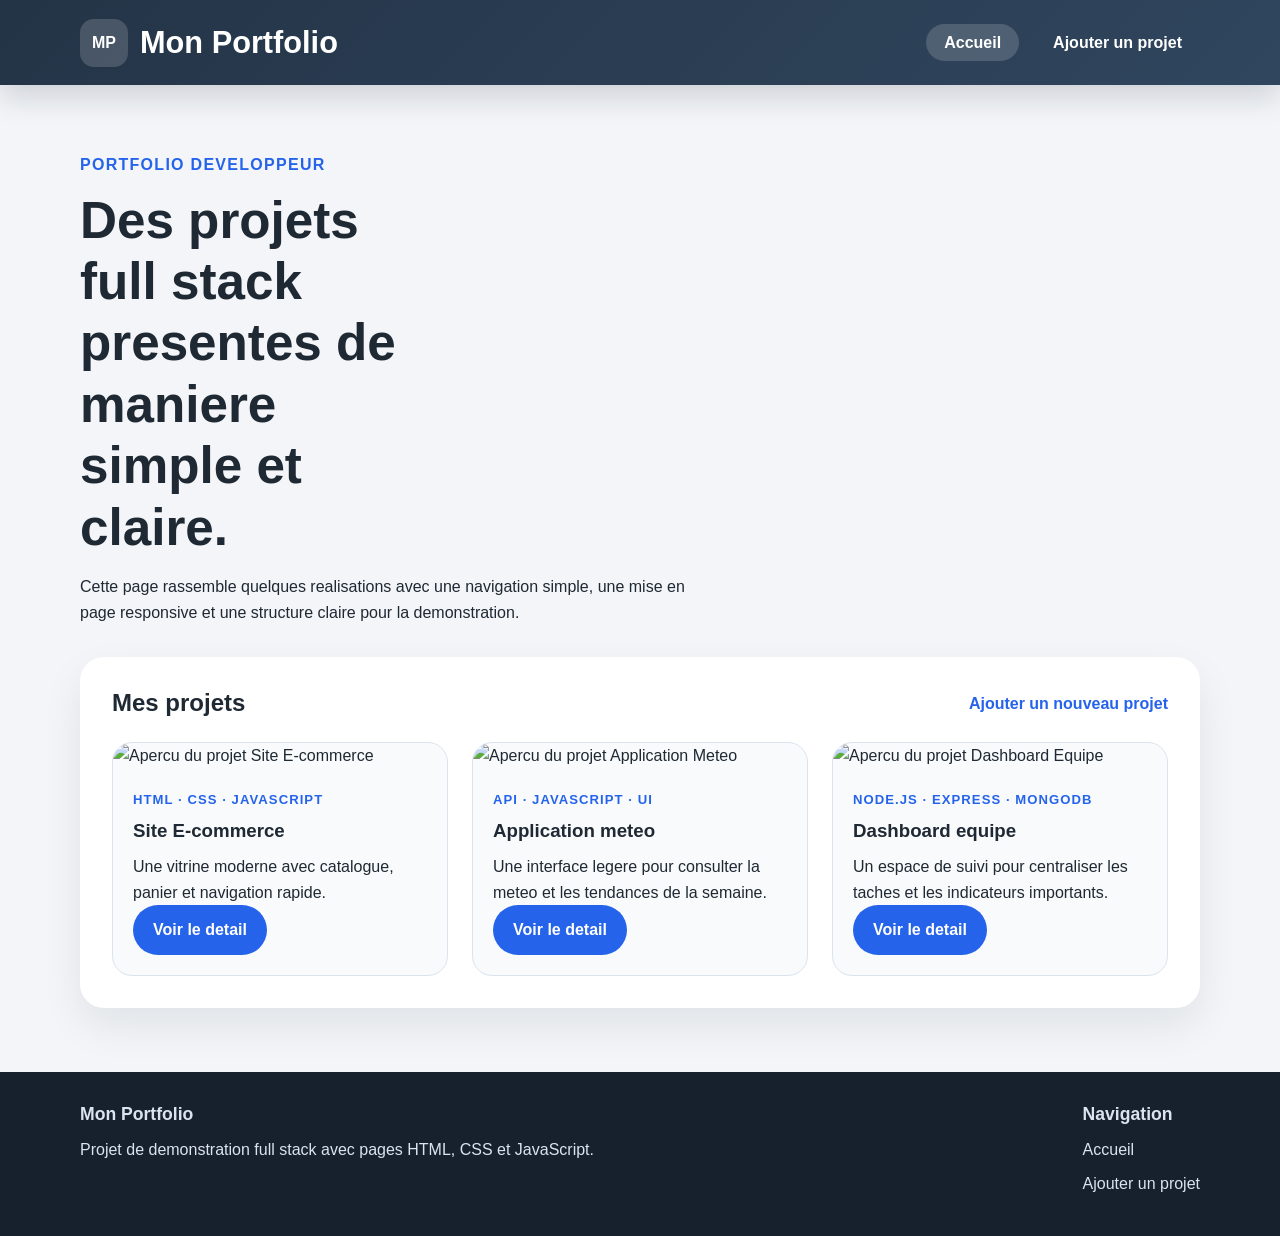
==== commit 9ba3600d: "Ajouter une navigation fixe et responsive" ====
--- a/index.html
+++ b/index.html
@@ -7,15 +7,23 @@
     <link rel="stylesheet" href="style.css">
 </head>
 <body>
-    <header class="site-header">
-        <div class="wrapper header-layout">
-            <a class="brand" href="index.html">Mon Portfolio</a>
-            <nav class="site-nav" aria-label="Navigation principale">
+    <header class="site-topbar">
+        <div class="wrapper topbar-layout">
+            <a class="brand" href="index.html">
+                <span class="brand-mark">MP</span>
+                <span class="brand-title">Mon Portfolio</span>
+            </a>
+            <nav id="site-nav" class="site-nav" aria-label="Navigation principale">
                 <ul>
                     <li><a class="is-current" href="index.html">Accueil</a></li>
                     <li><a href="ajouter-projet.html">Ajouter un projet</a></li>
                 </ul>
             </nav>
+            <button class="hamburger" type="button" aria-controls="site-nav" aria-expanded="false" aria-label="Ouvrir le menu">
+                <span></span>
+                <span></span>
+                <span></span>
+            </button>
         </div>
     </header>
 
--- a/style.css
+++ b/style.css
@@ -9,6 +9,7 @@
   background: #f3f5f8;
   color: #1f2933;
   line-height: 1.6;
+  padding-top: 104px;
 }
 
 img {
@@ -26,13 +27,19 @@
   margin: 0 auto;
 }
 
-.site-header {
-  background: #243447;
+.site-topbar {
+  background: linear-gradient(135deg, #243447 0%, #30465e 100%);
   color: #ffffff;
-  padding: 24px 0;
-}
-
-.header-layout {
+  padding: 18px 0;
+  position: fixed;
+  top: 0;
+  left: 0;
+  right: 0;
+  z-index: 1000;
+  box-shadow: 0 12px 30px rgba(15, 23, 42, 0.16);
+}
+
+.topbar-layout {
   display: flex;
   align-items: center;
   justify-content: space-between;
@@ -40,8 +47,26 @@
 }
 
 .brand {
+  display: inline-flex;
+  align-items: center;
+  gap: 12px;
   font-size: 2rem;
   font-weight: 700;
+}
+
+.brand-mark {
+  display: inline-flex;
+  width: 48px;
+  height: 48px;
+  align-items: center;
+  justify-content: center;
+  border-radius: 14px;
+  background: rgba(255, 255, 255, 0.16);
+  font-size: 1rem;
+}
+
+.brand-title {
+  font-size: clamp(1.7rem, 2.4vw, 2.4rem);
 }
 
 .site-nav ul {
@@ -53,10 +78,44 @@
 .site-nav a {
   padding: 10px 18px;
   border-radius: 999px;
+  font-weight: 700;
 }
 
 .site-nav a.is-current {
   background: rgba(255, 255, 255, 0.16);
+}
+
+.hamburger {
+  display: none;
+  width: 52px;
+  height: 52px;
+  border: none;
+  background: transparent;
+  border-radius: 14px;
+  cursor: pointer;
+  padding: 10px;
+}
+
+.hamburger span {
+  display: block;
+  width: 30px;
+  height: 3px;
+  margin: 5px auto;
+  border-radius: 999px;
+  background: #ffffff;
+  transition: transform 0.25s ease, opacity 0.25s ease;
+}
+
+.hamburger.active span:nth-child(1) {
+  transform: translateY(8px) rotate(45deg);
+}
+
+.hamburger.active span:nth-child(2) {
+  opacity: 0;
+}
+
+.hamburger.active span:nth-child(3) {
+  transform: translateY(-8px) rotate(-45deg);
 }
 
 main {
@@ -234,15 +293,63 @@
 }
 
 @media (max-width: 900px) {
+  body {
+    padding-top: 90px;
+  }
+
   .project-grid,
   .project-detail {
     grid-template-columns: 1fr;
   }
 
-  .header-layout,
   .section-heading,
   .footer-layout {
     flex-direction: column;
     align-items: flex-start;
   }
-}
+
+  .topbar-layout {
+    flex-wrap: wrap;
+  }
+
+  .hamburger {
+    display: block;
+    margin-left: auto;
+  }
+
+  .site-nav {
+    width: 100%;
+    order: 3;
+    max-height: 0;
+    overflow: hidden;
+    transition: max-height 0.3s ease, margin-top 0.3s ease;
+  }
+
+  .site-nav.active {
+    max-height: 220px;
+    margin-top: 8px;
+  }
+
+  .site-nav ul {
+    flex-direction: column;
+    align-items: stretch;
+    gap: 8px;
+  }
+
+  .site-nav a {
+    display: block;
+    background: rgba(255, 255, 255, 0.08);
+  }
+}
+
+@media (min-width: 901px) {
+  .site-nav {
+    display: block !important;
+    max-height: none !important;
+    overflow: visible !important;
+  }
+
+  .hamburger {
+    display: none !important;
+  }
+}
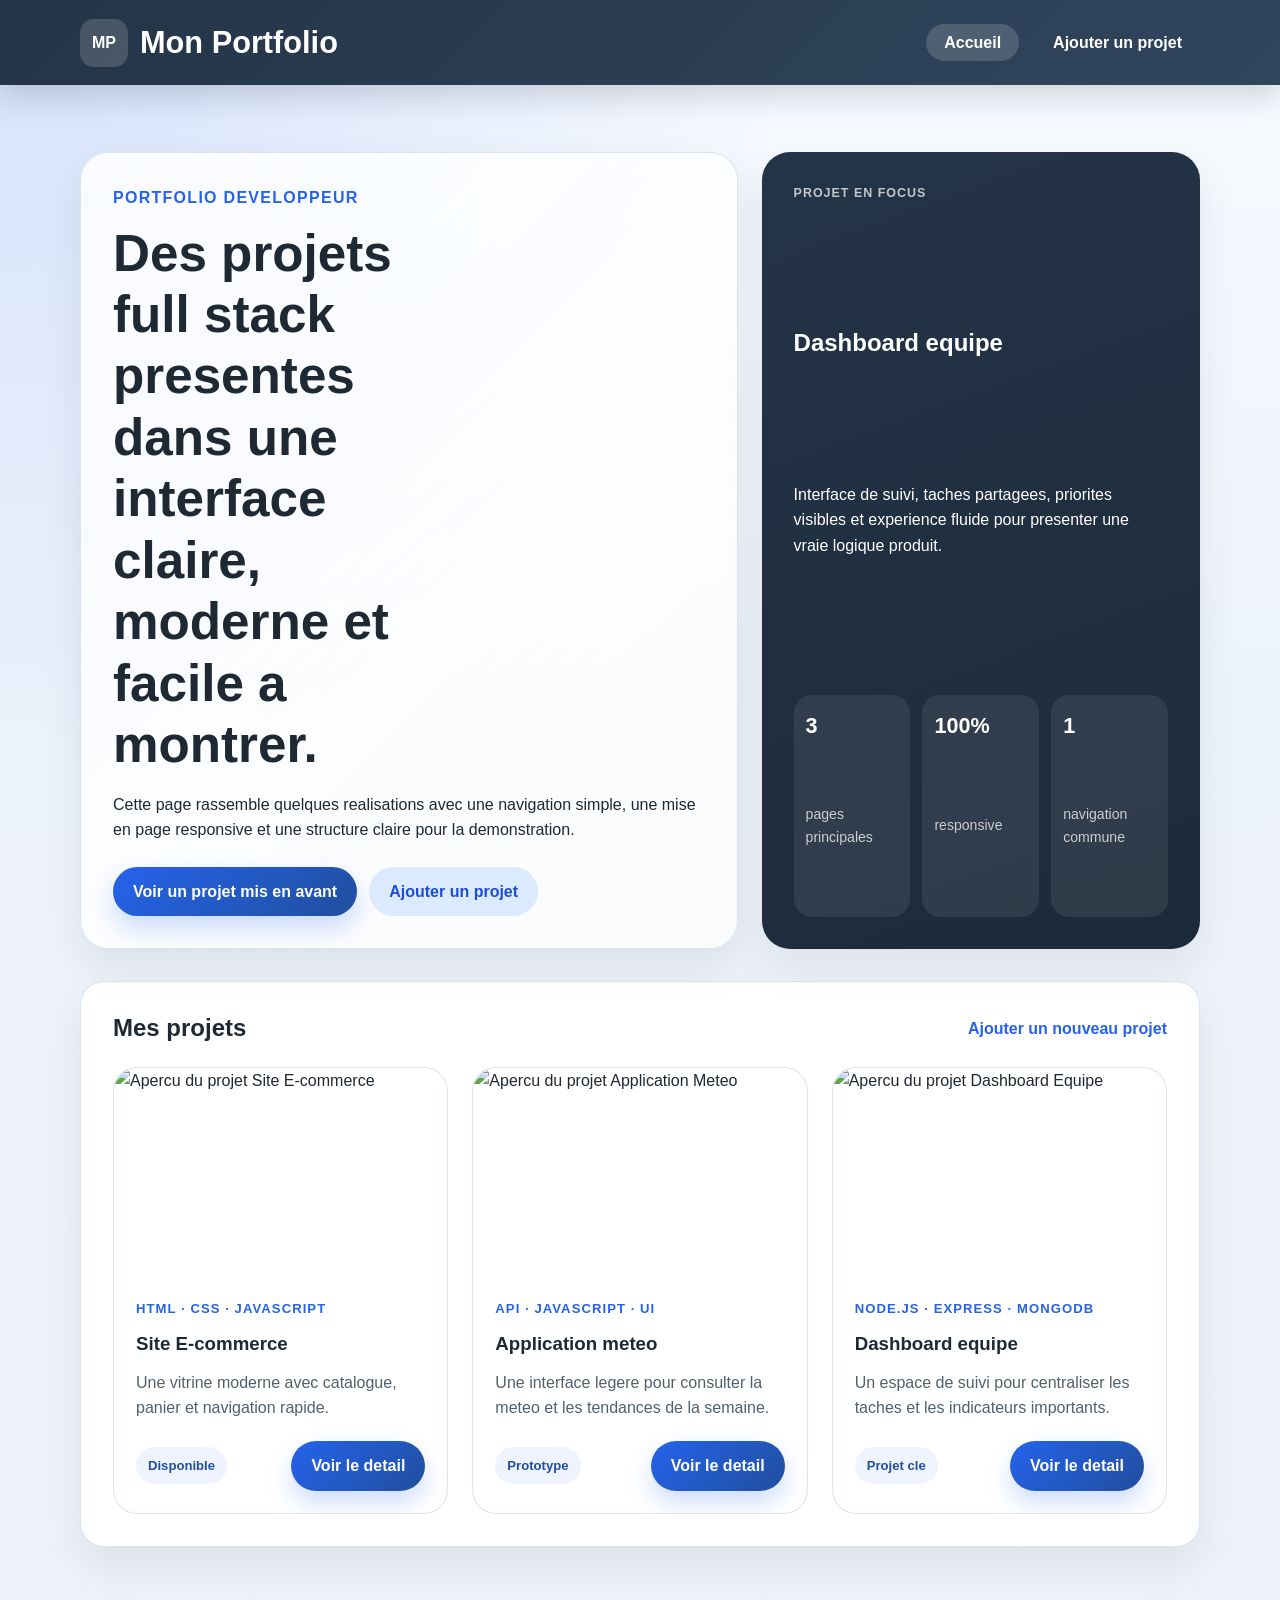
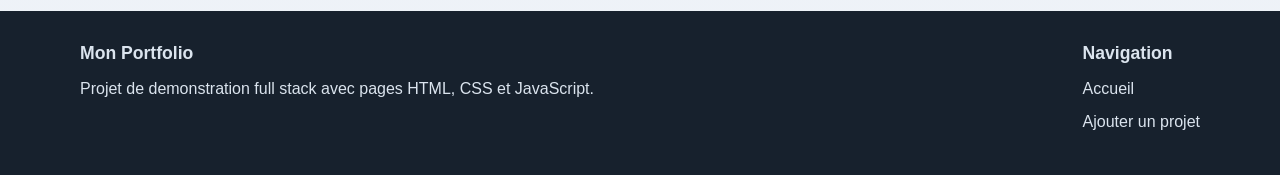
==== commit 579771c5: "Ameliorer la page d accueil et les cartes projets" ====
--- a/index.html
+++ b/index.html
@@ -29,12 +29,32 @@
 
     <main class="wrapper">
         <section class="hero">
-            <p class="eyebrow">Portfolio developpeur</p>
-            <h1>Des projets full stack presentes de maniere simple et claire.</h1>
-            <p class="hero-copy">
-                Cette page rassemble quelques realisations avec une navigation simple,
-                une mise en page responsive et une structure claire pour la demonstration.
-            </p>
+            <div class="hero-copy-block">
+                <p class="eyebrow">Portfolio developpeur</p>
+                <h1>Des projets full stack presentes dans une interface claire, moderne et facile a montrer.</h1>
+                <p class="hero-copy">
+                    Cette page rassemble quelques realisations avec une navigation simple,
+                    une mise en page responsive et une structure claire pour la demonstration.
+                </p>
+                <div class="hero-actions">
+                    <a class="primary-button" href="detailler-projet.html?id=3">Voir un projet mis en avant</a>
+                    <a class="secondary-button" href="ajouter-projet.html">Ajouter un projet</a>
+                </div>
+            </div>
+
+            <div class="hero-highlight">
+                <p class="hero-highlight-label">Projet en focus</p>
+                <h2>Dashboard equipe</h2>
+                <p>
+                    Interface de suivi, taches partagees, priorites visibles et
+                    experience fluide pour presenter une vraie logique produit.
+                </p>
+                <ul class="hero-metrics">
+                    <li><strong>3</strong><span>pages principales</span></li>
+                    <li><strong>100%</strong><span>responsive</span></li>
+                    <li><strong>1</strong><span>navigation commune</span></li>
+                </ul>
+            </div>
         </section>
 
         <section class="panel">
@@ -50,7 +70,10 @@
                         <p class="project-tag">HTML · CSS · JavaScript</p>
                         <h3>Site E-commerce</h3>
                         <p>Une vitrine moderne avec catalogue, panier et navigation rapide.</p>
-                        <a class="card-link" href="detailler-projet.html?id=1">Voir le detail</a>
+                        <div class="project-card-footer">
+                            <span class="project-status">Disponible</span>
+                            <a class="card-link" href="detailler-projet.html?id=1">Voir le detail</a>
+                        </div>
                     </div>
                 </article>
 
@@ -60,7 +83,10 @@
                         <p class="project-tag">API · JavaScript · UI</p>
                         <h3>Application meteo</h3>
                         <p>Une interface legere pour consulter la meteo et les tendances de la semaine.</p>
-                        <a class="card-link" href="detailler-projet.html?id=2">Voir le detail</a>
+                        <div class="project-card-footer">
+                            <span class="project-status">Prototype</span>
+                            <a class="card-link" href="detailler-projet.html?id=2">Voir le detail</a>
+                        </div>
                     </div>
                 </article>
 
@@ -70,7 +96,10 @@
                         <p class="project-tag">Node.js · Express · MongoDB</p>
                         <h3>Dashboard equipe</h3>
                         <p>Un espace de suivi pour centraliser les taches et les indicateurs importants.</p>
-                        <a class="card-link" href="detailler-projet.html?id=3">Voir le detail</a>
+                        <div class="project-card-footer">
+                            <span class="project-status">Projet cle</span>
+                            <a class="card-link" href="detailler-projet.html?id=3">Voir le detail</a>
+                        </div>
                     </div>
                 </article>
             </div>
--- a/style.css
+++ b/style.css
@@ -4,10 +4,26 @@
   padding: 0;
 }
 
+:root {
+  --bg-page: #edf3fb;
+  --bg-card: rgba(255, 255, 255, 0.78);
+  --bg-panel: #ffffff;
+  --text-main: #1f2933;
+  --text-soft: #52606d;
+  --brand-strong: #204f9e;
+  --brand-main: #2563eb;
+  --brand-light: #dbeafe;
+  --line-soft: #d8e3f0;
+  --shadow-soft: 0 18px 40px rgba(15, 23, 42, 0.08);
+  --shadow-strong: 0 24px 48px rgba(37, 99, 235, 0.18);
+}
+
 body {
   font-family: Arial, sans-serif;
-  background: #f3f5f8;
-  color: #1f2933;
+  background:
+    radial-gradient(circle at top left, rgba(37, 99, 235, 0.16), transparent 36%),
+    linear-gradient(180deg, #f8fbff 0%, var(--bg-page) 38%, #eef2f7 100%);
+  color: var(--text-main);
   line-height: 1.6;
   padding-top: 104px;
 }
@@ -154,10 +170,11 @@
 }
 
 .panel {
-  background: #ffffff;
+  background: var(--bg-panel);
   border-radius: 24px;
   padding: 32px;
-  box-shadow: 0 18px 40px rgba(15, 23, 42, 0.08);
+  box-shadow: var(--shadow-soft);
+  border: 1px solid rgba(216, 227, 240, 0.9);
 }
 
 .section-heading {
@@ -169,8 +186,76 @@
 }
 
 .text-link {
-  color: #2563eb;
-  font-weight: 700;
+  color: var(--brand-main);
+  font-weight: 700;
+}
+
+.hero {
+  display: grid;
+  grid-template-columns: minmax(0, 1.2fr) minmax(290px, 0.8fr);
+  gap: 24px;
+  align-items: stretch;
+}
+
+.hero-copy-block,
+.hero-highlight {
+  padding: 32px;
+  border-radius: 28px;
+  box-shadow: var(--shadow-soft);
+}
+
+.hero-copy-block {
+  background:
+    linear-gradient(135deg, rgba(255, 255, 255, 0.88), rgba(255, 255, 255, 0.7)),
+    linear-gradient(135deg, rgba(37, 99, 235, 0.08), transparent 50%);
+  border: 1px solid rgba(216, 227, 240, 0.9);
+}
+
+.hero-highlight {
+  background: linear-gradient(160deg, #243447 0%, #1d2a3a 100%);
+  color: #ffffff;
+  display: grid;
+  gap: 14px;
+}
+
+.hero-highlight-label {
+  color: rgba(255, 255, 255, 0.72);
+  text-transform: uppercase;
+  letter-spacing: 0.08em;
+  font-size: 0.78rem;
+  font-weight: 700;
+}
+
+.hero-actions {
+  display: flex;
+  flex-wrap: wrap;
+  gap: 12px;
+  margin-top: 24px;
+}
+
+.hero-metrics {
+  list-style: none;
+  display: grid;
+  grid-template-columns: repeat(3, minmax(0, 1fr));
+  gap: 12px;
+  margin-top: 12px;
+}
+
+.hero-metrics li {
+  padding: 14px 12px;
+  border-radius: 18px;
+  background: rgba(255, 255, 255, 0.08);
+  display: grid;
+  gap: 4px;
+}
+
+.hero-metrics strong {
+  font-size: 1.35rem;
+}
+
+.hero-metrics span {
+  color: rgba(255, 255, 255, 0.75);
+  font-size: 0.88rem;
 }
 
 .project-grid {
@@ -180,27 +265,41 @@
 }
 
 .project-card {
-  background: #f8fafc;
-  border: 1px solid #dbe4ee;
-  border-radius: 20px;
+  background: var(--bg-card);
+  border: 1px solid rgba(216, 227, 240, 0.95);
+  border-radius: 24px;
   overflow: hidden;
+  backdrop-filter: blur(10px);
+  transition: transform 0.25s ease, box-shadow 0.25s ease, border-color 0.25s ease;
+}
+
+.project-card:hover {
+  transform: translateY(-8px);
+  box-shadow: var(--shadow-strong);
+  border-color: rgba(37, 99, 235, 0.28);
+}
+
+.project-card img {
+  aspect-ratio: 16 / 10;
+  object-fit: cover;
 }
 
 .project-card-body {
-  padding: 20px;
+  padding: 22px;
+  display: grid;
+  gap: 14px;
 }
 
 .project-tag {
-  color: #2563eb;
+  color: var(--brand-main);
   font-size: 0.82rem;
   font-weight: 700;
   text-transform: uppercase;
   letter-spacing: 0.08em;
-  margin-bottom: 10px;
-}
-
-.project-card h3 {
-  margin-bottom: 12px;
+}
+
+.project-card p:last-of-type {
+  color: var(--text-soft);
 }
 
 .card-link,
@@ -217,13 +316,33 @@
 
 .card-link,
 .primary-button {
-  background: #2563eb;
+  background: linear-gradient(135deg, var(--brand-main), var(--brand-strong));
   color: #ffffff;
+  box-shadow: 0 12px 24px rgba(37, 99, 235, 0.22);
 }
 
 .secondary-button {
-  background: #e5eefc;
+  background: var(--brand-light);
   color: #1d4ed8;
+}
+
+.project-card-footer {
+  display: flex;
+  justify-content: space-between;
+  align-items: center;
+  gap: 16px;
+  margin-top: 6px;
+}
+
+.project-status {
+  display: inline-flex;
+  align-items: center;
+  padding: 8px 12px;
+  border-radius: 999px;
+  background: rgba(37, 99, 235, 0.08);
+  color: var(--brand-strong);
+  font-size: 0.82rem;
+  font-weight: 700;
 }
 
 .project-form {
@@ -297,6 +416,7 @@
     padding-top: 90px;
   }
 
+  .hero,
   .project-grid,
   .project-detail {
     grid-template-columns: 1fr;
@@ -340,6 +460,22 @@
     display: block;
     background: rgba(255, 255, 255, 0.08);
   }
+
+  .project-card-footer,
+  .hero-actions {
+    flex-direction: column;
+    align-items: stretch;
+  }
+
+  .hero-copy-block,
+  .hero-highlight,
+  .panel {
+    padding: 24px;
+  }
+
+  .hero-metrics {
+    grid-template-columns: 1fr;
+  }
 }
 
 @media (min-width: 901px) {
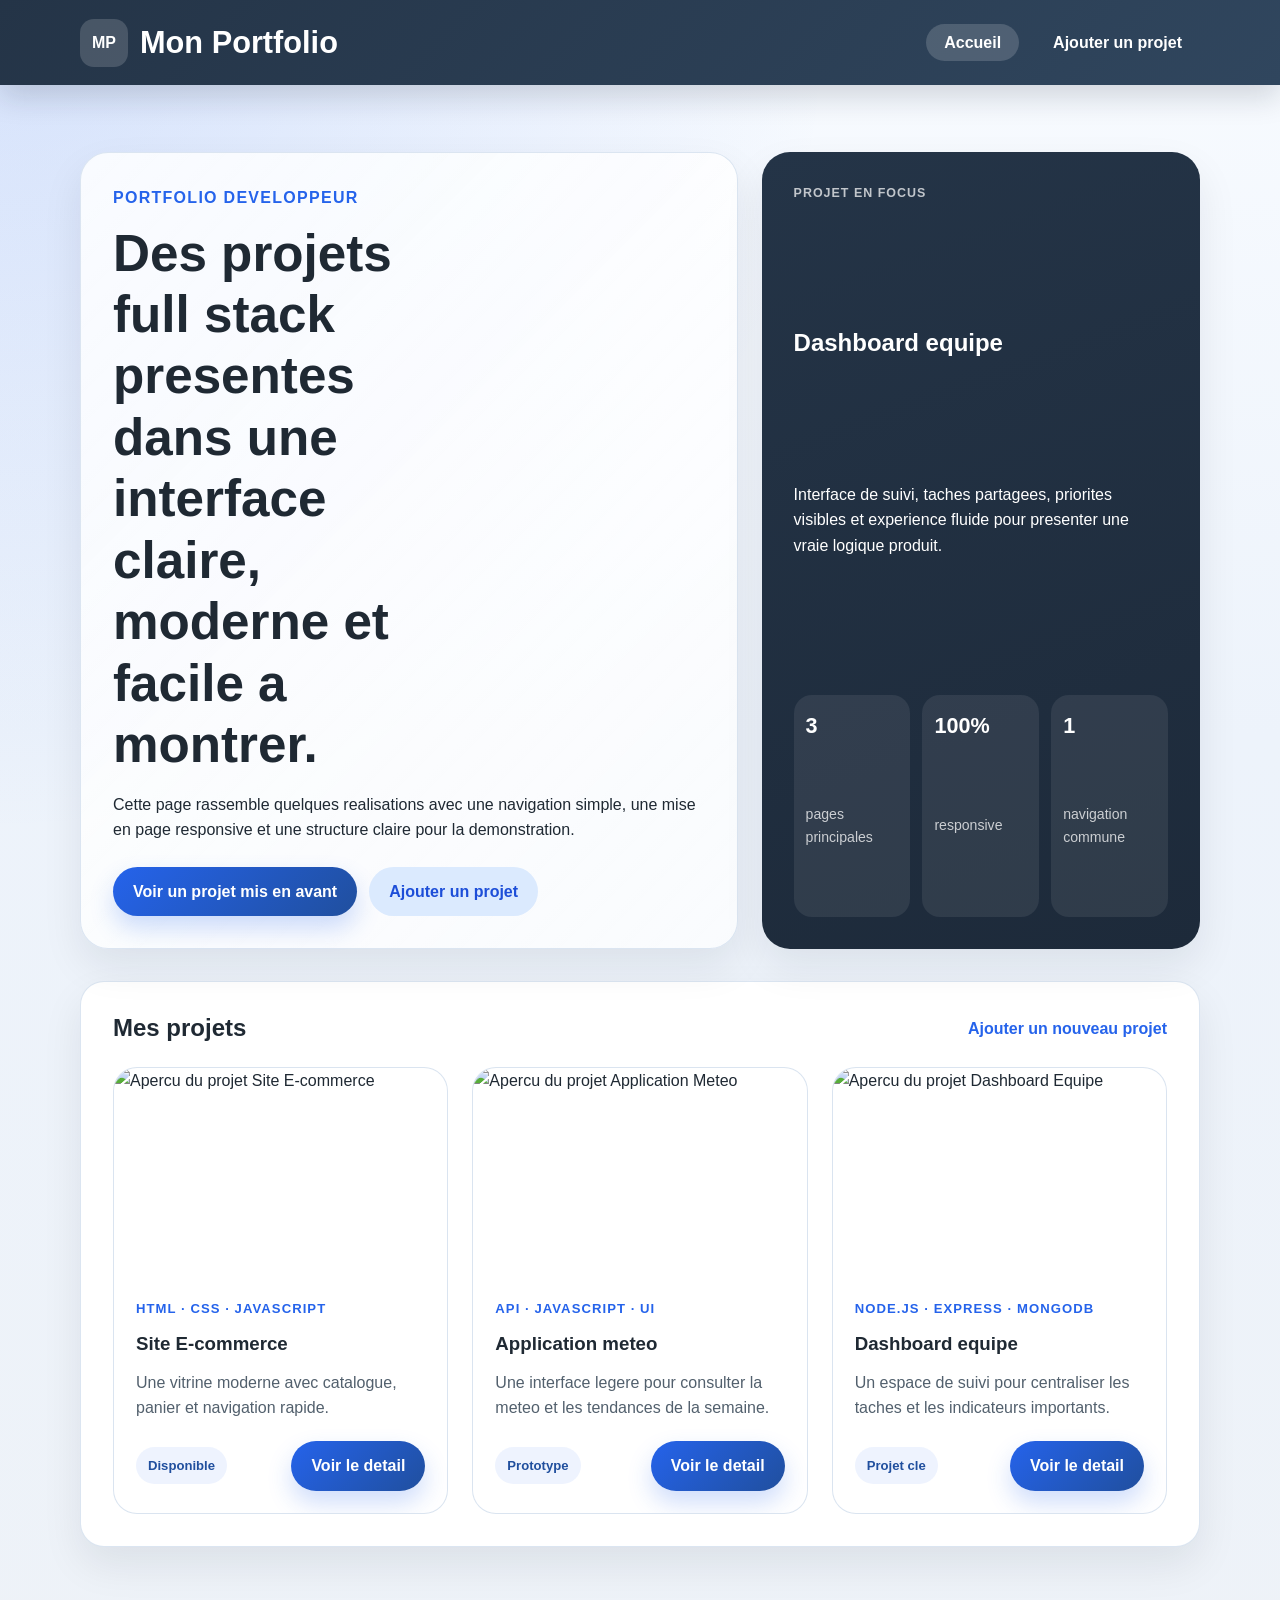
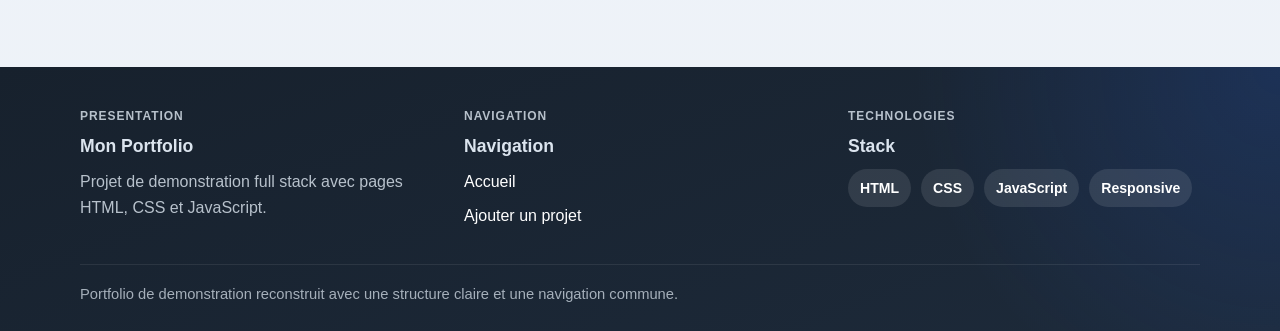
==== commit 30ab12ed: "Finaliser le footer et la presentation globale" ====
--- a/index.html
+++ b/index.html
@@ -108,15 +108,30 @@
 
     <footer class="site-footer">
         <div class="wrapper footer-layout">
-            <div>
+            <div class="footer-column">
+                <p class="footer-kicker">Presentation</p>
                 <h2>Mon Portfolio</h2>
                 <p>Projet de demonstration full stack avec pages HTML, CSS et JavaScript.</p>
             </div>
-            <div>
+            <div class="footer-column">
+                <p class="footer-kicker">Navigation</p>
                 <h2>Navigation</h2>
                 <a href="index.html">Accueil</a>
                 <a href="ajouter-projet.html">Ajouter un projet</a>
             </div>
+            <div class="footer-column">
+                <p class="footer-kicker">Technologies</p>
+                <h2>Stack</h2>
+                <div class="footer-tags">
+                    <span>HTML</span>
+                    <span>CSS</span>
+                    <span>JavaScript</span>
+                    <span>Responsive</span>
+                </div>
+            </div>
+        </div>
+        <div class="wrapper footer-bottom">
+            <p>Portfolio de demonstration reconstruit avec une structure claire et une navigation commune.</p>
         </div>
     </footer>
 
--- a/style.css
+++ b/style.css
@@ -350,6 +350,33 @@
   gap: 20px;
 }
 
+.form-layout {
+  display: grid;
+  grid-template-columns: minmax(260px, 0.7fr) minmax(0, 1.3fr);
+  gap: 24px;
+}
+
+.form-intro-card {
+  padding: 28px;
+  border-radius: 22px;
+  background: linear-gradient(180deg, #243447 0%, #2b3d52 100%);
+  color: #ffffff;
+  display: grid;
+  gap: 16px;
+}
+
+.info-list {
+  padding-left: 18px;
+  display: grid;
+  gap: 10px;
+}
+
+.form-row {
+  display: grid;
+  grid-template-columns: repeat(2, minmax(0, 1fr));
+  gap: 18px;
+}
+
 .form-field {
   display: grid;
   gap: 10px;
@@ -367,6 +394,15 @@
   border-radius: 14px;
   font: inherit;
   background: #f8fafc;
+  transition: border-color 0.2s ease, box-shadow 0.2s ease, transform 0.2s ease;
+}
+
+.form-field input:focus,
+.form-field textarea:focus {
+  outline: none;
+  border-color: var(--brand-main);
+  box-shadow: 0 0 0 4px rgba(37, 99, 235, 0.14);
+  transform: translateY(-1px);
 }
 
 .project-detail {
@@ -385,20 +421,68 @@
   align-content: start;
 }
 
+.detail-label {
+  color: var(--brand-main);
+  font-size: 0.82rem;
+  font-weight: 700;
+  text-transform: uppercase;
+  letter-spacing: 0.08em;
+}
+
+.detail-badges {
+  display: flex;
+  flex-wrap: wrap;
+  gap: 10px;
+}
+
+.detail-badges span {
+  display: inline-flex;
+  padding: 8px 12px;
+  border-radius: 999px;
+  background: rgba(37, 99, 235, 0.1);
+  color: var(--brand-strong);
+  font-weight: 700;
+  font-size: 0.86rem;
+}
+
 .tech-list {
   padding-left: 20px;
 }
 
+.detail-note {
+  padding: 18px;
+  border-radius: 18px;
+  background: linear-gradient(135deg, rgba(37, 99, 235, 0.08), rgba(255, 255, 255, 0.95));
+  border: 1px solid rgba(37, 99, 235, 0.12);
+}
+
 .site-footer {
-  background: #17212d;
+  background:
+    radial-gradient(circle at top right, rgba(37, 99, 235, 0.18), transparent 28%),
+    linear-gradient(160deg, #17212d 0%, #1d2a3a 100%);
   color: #dbe4ee;
-  padding: 32px 0;
+  padding: 40px 0 24px;
+  margin-top: 56px;
 }
 
 .footer-layout {
   display: flex;
   justify-content: space-between;
   gap: 32px;
+}
+
+.footer-column {
+  flex: 1;
+  min-width: 0;
+}
+
+.footer-kicker {
+  color: rgba(255, 255, 255, 0.62);
+  text-transform: uppercase;
+  letter-spacing: 0.08em;
+  font-size: 0.75rem;
+  font-weight: 700;
+  margin-bottom: 10px;
 }
 
 .footer-layout h2 {
@@ -406,9 +490,42 @@
   margin-bottom: 12px;
 }
 
+.footer-layout p {
+  color: rgba(219, 228, 238, 0.82);
+}
+
 .footer-layout a {
   display: block;
   margin-bottom: 8px;
+  color: #ffffff;
+}
+
+.footer-tags {
+  display: flex;
+  flex-wrap: wrap;
+  gap: 10px;
+}
+
+.footer-tags span {
+  display: inline-flex;
+  align-items: center;
+  padding: 8px 12px;
+  border-radius: 999px;
+  background: rgba(255, 255, 255, 0.1);
+  color: #ffffff;
+  font-size: 0.88rem;
+  font-weight: 700;
+}
+
+.footer-bottom {
+  border-top: 1px solid rgba(255, 255, 255, 0.08);
+  margin-top: 28px;
+  padding-top: 18px;
+}
+
+.footer-bottom p {
+  color: rgba(219, 228, 238, 0.72);
+  font-size: 0.92rem;
 }
 
 @media (max-width: 900px) {
@@ -417,6 +534,7 @@
   }
 
   .hero,
+  .form-layout,
   .project-grid,
   .project-detail {
     grid-template-columns: 1fr;
@@ -462,6 +580,8 @@
   }
 
   .project-card-footer,
+  .detail-badges,
+  .footer-tags,
   .hero-actions {
     flex-direction: column;
     align-items: stretch;
@@ -474,6 +594,10 @@
   }
 
   .hero-metrics {
+    grid-template-columns: 1fr;
+  }
+
+  .form-row {
     grid-template-columns: 1fr;
   }
 }
